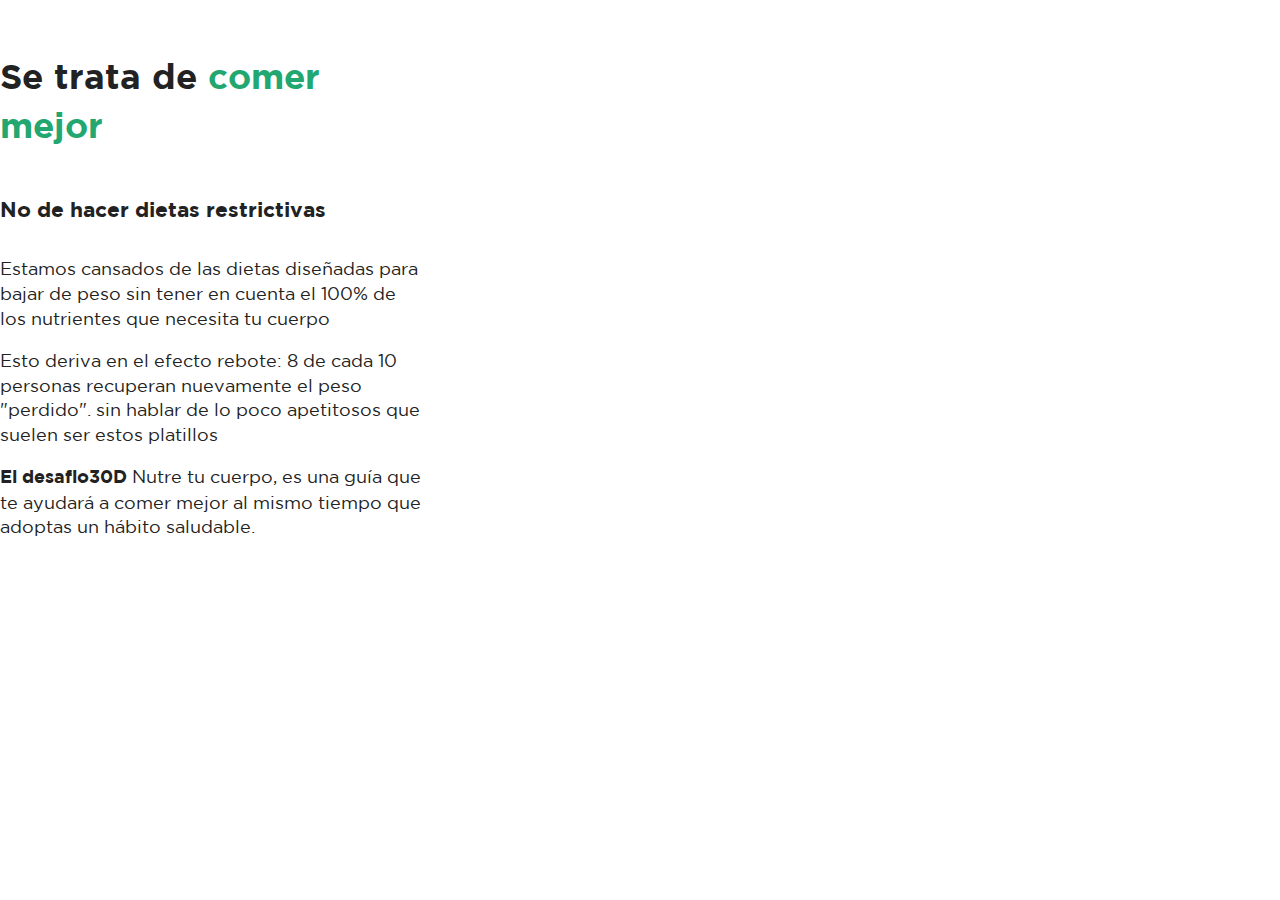
==== pruebas.html @ b1dd9dea "hago los arreglos que mandaron" ====
<!doctype html>
<html class="no-js" lang="">

<head>
    <meta charset="utf-8">
    <title></title>
    <meta name="description" content="">
    <meta name="viewport" content="width=device-width, initial-scale=1">

    <meta property="og:title" content="">
    <meta property="og:type" content="">
    <meta property="og:url" content="">
    <meta property="og:image" content="">

    <link rel="manifest" href="site.webmanifest">
    <link rel="apple-touch-icon" href="icon.png">
    <!-- Place favicon.ico in the root directory -->
    <link href="https://cdn.jsdelivr.net/npm/bootstrap@5.0.2/dist/css/bootstrap.min.css" rel="stylesheet"
        integrity="sha384-EVSTQN3/azprG1Anm3QDgpJLIm9Nao0Yz1ztcQTwFspd3yD65VohhpuuCOmLASjC" crossorigin="anonymous">
    <link rel="stylesheet" href="css/normalize.css">
    <link rel="stylesheet" href="css/main.css">

    <meta name="theme-color" content="#fafafa">
</head>

<body>

    <!-- Add your site or application content here -->




    <article>

        <section class="seccion6" style="">


            <div class="row">
                <div class="col-xl-6 col-12">
                    <img src="img/img-seccion6.jpg" alt=""
                        style="width: 100%;">
                </div>
                <div class="col-xl-6 col-12" style="width: 33%;">
                    <h2>Se trata de <span>comer mejor</span></h2>

                    <h3>No de hacer dietas restrictivas</h3>

                    <p>Estamos cansados de las dietas diseñadas para bajar de peso sin tener en cuenta el 100% de los
                        nutrientes
                        que necesita tu cuerpo</p>

                    <p>Esto deriva en el efecto rebote: 8 de cada 10 personas recuperan nuevamente el peso "perdido".
                        sin hablar
                        de lo poco apetitosos que suelen ser estos platillos </p>

                    <p><span style="font-weight: bold; font-family: 'GothamBold';">El desafio30D</span> Nutre tu cuerpo,
                        es una
                        guía que te ayudará a comer
                        mejor al mismo tiempo que
                        adoptas un hábito saludable.</p>
                </div>


            </div>




        </section>


    </article>









    <script src="https://cdn.jsdelivr.net/npm/bootstrap@5.0.2/dist/js/bootstrap.bundle.min.js"
        integrity="sha384-MrcW6ZMFYlzcLA8Nl+NtUVF0sA7MsXsP1UyJoMp4YLEuNSfAP+JcXn/tWtIaxVXM"
        crossorigin="anonymous"></script>
    <script src="js/vendor/modernizr-3.11.2.min.js"></script>
    <script src="js/plugins.js"></script>
    <script src="js/main.js"></script>

    <!-- Google Analytics: change UA-XXXXX-Y to be your site's ID. -->
    <script>
        window.ga = function () { ga.q.push(arguments) }; ga.q = []; ga.l = +new Date;
        ga('create', 'UA-XXXXX-Y', 'auto'); ga('set', 'anonymizeIp', true); ga('set', 'transport', 'beacon'); ga('send', 'pageview')
    </script>
    <script src="https://www.google-analytics.com/analytics.js" async></script>
</body>

</html>
---- css/main.css ----
/*! HTML5 Boilerplate v8.0.0 | MIT License | https://html5boilerplate.com/ */

/* main.css 2.1.0 | MIT License | https://github.com/h5bp/main.css#readme */

/*
 * What follows is the result of much research on cross-browser styling.
 * Credit left inline and big thanks to Nicolas Gallagher, Jonathan Neal,
 * Kroc Camen, and the H5BP dev community and team.
 */

/* ==========================================================================
   Base styles: opinionated defaults
   ========================================================================== */

html {
  color: #222;
  font-size: 1em;
  line-height: 1.4;
}

/*
 * Remove text-shadow in selection highlight:
 * https://twitter.com/miketaylr/status/12228805301
 *
 * Vendor-prefixed and regular ::selection selectors cannot be combined:
 * https://stackoverflow.com/a/16982510/7133471
 *
 * Customize the background color to match your design.
 */

::-moz-selection {
  background: #b3d4fc;
  text-shadow: none;
}

::selection {
  background: #b3d4fc;
  text-shadow: none;
}

/*
 * A better looking default horizontal rule
 */

hr {
  display: block;
  height: 1px;
  border: 0;
  border-top: 1px solid #ccc;
  margin: 1em 0;
  padding: 0;
}

/*
 * Remove the gap between audio, canvas, iframes,
 * images, videos and the bottom of their containers:
 * https://github.com/h5bp/html5-boilerplate/issues/440
 */

audio, canvas, iframe, img, svg, video {
  vertical-align: middle;
}

/*
 * Remove default fieldset styles.
 */

fieldset {
  border: 0;
  margin: 0;
  padding: 0;
}

/*
 * Allow only vertical resizing of textareas.
 */

textarea {
  resize: vertical;
}

/* ==========================================================================
   Author's custom styles
   ========================================================================== */

/*Fuentes*/

@font-face {
  font-family: "Archivo-VariableFont_wdth";
  src: url(../doc/fonts/Archivo-VariableFont_wdth.ttf);
}

@font-face {
  font-family: "Gotham-Black";
  src: url(../doc/fonts/Gotham-Black.otf);
}

@font-face {
  font-family: "GothamBold";
  src: url(../doc/fonts/GothamBold.ttf);
}

@font-face {
  font-family: "GothamBook";
  src: url(../doc/fonts/GothamBook.ttf);
}

@font-face {
  font-family: "GothamBookItalic";
  src: url(../doc/fonts/GothamBookItalic.ttf);
}

@font-face {
  font-family: "GothamMedium";
  src: url(../doc/fonts/GothamMedium.ttf);
}

/*VARIABLES*/

:root {
  --variableFont: "Archivo-VariableFont_wdth";
  --gothamBlack: "Gotham-Black";
  --GothamBold: "GothamBold";
  --GothamBook: "GothamBook";
  --GothamBookItalic: "GothamBookItalic";
  --GothamMedium: "GothamMedium";
  --textospan: "rgb(34, 167, 112)";
}

/*Globales*/

body {
  overflow-x: hidden!important;
}

h1, h2, h3, h4, h5, h6 {
  font-family: var(--GothamBold);
}

p {
  font-family: var(--variableFont);
}

.border-redondeados-check {
  border-radius: .3rem;
}

.contenedor-iconos .rayo-icono {
  display: flex;
  align-items: flex-end;
  width: 10%;
  background-color: white;
  border-radius: 50%;
  margin-left: 2rem;
  box-shadow: 1px 0px 5px 0px rgba(0, 0, 0, 0.75);
  -webkit-box-shadow: 1px 0px 5px 0px rgba(0, 0, 0, 0.75);
  -moz-box-shadow: 1px 0px 5px 0px rgba(0, 0, 0, 0.75);
  padding: 0.2rem;
}

.icono-invisible {
  visibility: hidden;
  align-items: flex-end;
  width: 1rem;
  height: 1rem;
  margin-top: 5px;
  margin-right: 1rem;
}

/* BOTONES */

.boton-estoy-lista {
  background-color: rgb(34, 167, 114);
  color: white;
  padding: 1rem 3.5rem;
  text-decoration: none;
  border-radius: 5rem 5rem 5rem 5rem;
  font-family: var(--GothamBold);
}

.boton-meuno {
  padding: 1rem 2.8rem!important;
}

.boton-seccion-7 {
  margin-top: 2rem!important;
  display: flex;
  justify-content: center;
  margin-bottom: 1rem;
}

/* HEADER / SECCION 1 */

.nav-container {
  width: 89%;
  margin: 0 auto;
}

.contenedor-header {
  width: 90%;
  margin: 0 5rem;
}

.contenedor-cajas-aboslutas {
  display: flex;
}

.contenedor-header .contenedor-texto {
  width: 43%;
  z-index: 100;
  display: flex;
  flex-direction: column;
  padding-top: 2.5rem;
  margin-left: 5rem;
}

.contenedor-header .contenedor-imagen {
  width: 100%;
  display: flex;
  justify-content: flex-end;
}

.contenedor-imagen img {
  border-bottom-right-radius: 20%;
}

header div .contenedor-texto h1 {
  font-family: var(--GothamBook);
  font-weight: bolder;
  font-size: 2.2rem;
}

header div .contenedor-texto h1 span {
  color: rgb(34, 167, 112);
  font-family: var(--GothamBold);
}

header div .contenedor-texto h2 {
  font-family: var(--gothamBlack);
  width: 70%;
}

header div .contenedor-texto p {
  font-size: 1.2rem;
}

header div .contenedor-texto .contenedor-listado-ic ul {
  list-style: none;
}

header div .contenedor-texto .contenedor-listado-ic ul li {
  display: flex;
  align-items: center;
  margin-bottom: .5rem;
}

header div .contenedor-texto .contenedor-listado-ic ul li p {
  margin: 0;
  margin-left: 1rem;
}

header div .contenedor-texto .contenedor-listado-ic ul li img {
  width: 1.5rem;
  padding: .1rem;
  background-color: rgb(34, 167, 112);
}

.header-img-desk {
  display: block;
}

.header-img-mobil {
  display: none;
}

@media (max-width:768px) {
  .nav-container .contenedor-boton {
    display: none;
  }
  header {
    width: 100%;
  }
  .contenedor-header {
    position: static!important;
    display: flex;
    flex-direction: column;
    width: 100%;
    margin: 0 auto;
  }
  .contenedor-texto {
    margin: 0 auto!important;
    width: 90%!important;
    position: static!important;
  }
  .contenedor-texto h1 {
    font-size: 2rem!important;
    font-weight: bolder!important;
  }
  .contenedor-texto h2 {
    width: 100%!important;
    margin: 1rem 0!important;
  }
  .contenedor-imagen {
    width: 90%!important;
    justify-content: left;
    position: static!important;
  }
  .contenedor-imagen img {
    margin-top: 1.5rem;
    width: 100%;
  }
  .contenedor-listado-ic {
    margin: 1rem 0;
  }
  .header-img-desk {
    display: none;
  }
  .header-img-mobil {
    display: block;
  }
}

/** SECCION 2 **/

.seccion2-contenedor {
  width: 80%;
  margin: 0 auto;
  display: flex;
  justify-content: space-between;
}

.contenedor-imagenes-seccion2 .d-flex .contenedor-img {
  display: flex;
  flex-direction: column;
}

.contenedor-imagenes-seccion2 .d-flex .contenedor-img img {
  width: 14rem;
  border-radius: 2rem;
  margin: 1rem;
}

.contenedor-texto-seccion2 h1 {
  font-family: var(--GothamBold);
}

.contenedor-texto-seccion2 h1 span {
  color: rgb(34, 167, 112);
}

.contenedor-texto-seccion2 p span {
  font-family: 'GothamBookItalic';
}

.contenedor-texto-seccion2 p .span-bold {
  font-family: var(--gothamBlack)!important;
}

@media (max-width:768px) {
  .seccion2-contenedor {
    width: 95%;
    flex-direction: column-reverse;
  }
  .contenedor-imagenes-seccion2 {
    width: 100%;
  }
  .contenedor-imagenes-seccion2 .d-flex .contenedor-img img {
    width: 90%;
  }
  .contenedor-texto-seccion2 {
    width: 100%!important;
  }
}

/** SECCION 3 **/

.seccion3 {
  width: 70%;
  margin: 0 auto;
}

.seccion3 .contenedor-imagenes-seccion3 {
  width: 100%;
}

.seccion3 .contenedor-imagenes-seccion3 img {
  width: 100%;
}

.seccion3 .contenedor-texto-seccion3 h2 {
  margin-bottom: 2rem;
}

.seccion3 .contenedor-texto-seccion3 h2 span {
  color: rgb(34, 167, 112);
}

.seccion3 .contenedor-texto-seccion3 .contenedor-parrafos div .p {
  margin: 1.2rem 0;
}

.seccion3 .contenedor-texto-seccion3 .contenedor-parrafos div p span {
  font-family: var(--gothamBlack);
}

@media (max-width:768px) {
  .seccion3 {
    width: 90%;
    flex-direction: column!important;
  }
  .texto-costado {
    display: none;
  }
}

/* SECCION 4 */

.texto-costado {
  transform: rotate(270deg);
  left: -12%;
  bottom: 0;
}

.texto-costado p {
  font-size: 6rem;
  color: rgb(212, 240, 228);
  font-family: var(--gothamBlack);
}

.seccion4 .contenedor-texto {
  width: 100%;
  margin: 0 auto;
  height: 20%;
  clip-path: ellipse(50% 50% at 50% 50%);
  background-color: white;
  z-index: 150;
  margin-bottom: -3rem;
}

.seccion4 .contenedor-texto .contenido {
  width: 30%;
  text-align: center;
  margin: 0 auto;
  padding-bottom: 1rem;
}

.seccion4 .contenedor-texto .contenido p {
  font-family: var(--gothamBlack);
}

.seccion4 .contenedor-texto .contenido p span {
  color: rgb(34, 167, 112)
}

.seccion4 .contenedor-texto-centrado {
  color: white;
  width: 600px;
  top: 15%;
  left: 50%;
  margin-left: -250px;
  flex-direction: column;
  text-align: center;
}

.seccion4 .contenedor-texto-centrado h2 {
  font-size: 2rem;
}

.seccion4 .contenedor-texto-centrado h2 span {
  color: rgb(34, 167, 112);
  padding-bottom: 1rem;
}

.seccion4 .contenedor-texto-centrado h3 {
  font-size: 1.5rem;
}

.seccion4 .contenedor-texto-centrado div {
  margin-top: 2rem;
}

.seccion4 .contenedor-img {
  width: 50vw;
  height: 30rem;
}

.seccion4 .imagen-1 .fondocelular {
  display: none;
}

@media (max-width:768px) {
  .seccion4 .contenedor-texto {
    width: 100%!important;
    margin-right: 0!important;
    margin-left: 0!important;
    position: relative!important;
    margin-bottom: -3rem!important;
    z-index: 1000;
  }
  .seccion4 .contenedor-texto .contenido {
    width: 70%!important;
    margin: 0 auto;
    padding-top: 1rem;
    font-size: .8rem;
  }
  section .seccion4 {
    height: 900px;
    width: 100%;
  }
  .seccion4 .imagen-2 {
    display: none;
  }
  .seccion4 .imagen-1 .fondoescritorio {
    display: none;
  }
  .seccion4 .imagen-1 {
    width: 100%!important;
    height: 900px;
  }
  .seccion4 .imagen-1 .fondocelular {
    display: flex;
    width: 100%;
    position: relative;
    z-index: 0;
  }
  .seccion4 .contenedor-texto-centrado {
    color: white;
    width: 400px;
    top: 15%;
    left: 65%;
  }
}

/* SECCION 5 */

.seccion-5 {
  width: 70%;
  margin: 0 auto;
}

.contenedor-seccion5-info {
  -webkit-box-shadow: 0px 0px 5px 0px rgba(0, 0, 0, 0.75);
  -moz-box-shadow: 0px 0px 5px 0px rgba(0, 0, 0, 0.75);
  box-shadow: 0px 0px 5px 0px rgba(0, 0, 0, 0.75);
  border-radius: .8rem;
  text-align: center;
  width: 28%;
}

.contenedor-seccion5-info img {
  margin-top: 3.5rem;
  margin-bottom: 3rem;
}

.contenedor-seccion5-info p {
  font-weight: bolder;
  font-size: 1.2rem;
  margin-bottom: 2rem;
  margin-left: 1rem;
  margin-right: 1rem;
}

@media (max-width:768px) {
  .seccion-5 {
    width: 60%;
    flex-direction: column;
    margin: 0 auto;
  }
  .contenedor-seccion5-info {
    width: 100%;
    margin: 1rem 0!important;
  }
}

/*SECCION 6*/

.seccion6 .row {
  align-items: center;
  overflow: hidden;
}

.seccion6 .row {
  align-items: center;
}

.seccion6 .row div h2 {
  font-size: 2.2rem;
  padding-bottom: 1rem;
}

.seccion6 .row div h2 span {
  color: rgb(34, 167, 112);
}

.seccion6 .row div h3 {
  font-size: 1.3rem;
  margin-top: 1rem;
  margin-bottom: 2rem;
}

.seccion6 .row div p {
  font-family: var(--GothamBook);
  font-size: 1.1rem;
}

@media (max-width:768px) {
  .seccion6 {
    width: 100%!important;
    margin: 0 auto!important;
  }
  .seccion6 .row div:last-child {
    width: 85%!important;
    padding: 0!important;
  }
  .seccion6 .row div {
    width: 100%!important;
    padding: 0!important;
  }
  .seccion6 .row div img {
    object-fit: cover;
    object-position: center center;
    width: 100%!important;
  }
  .seccion6 .row {
    display: flex!important;
    flex-direction: column-reverse!important;
  }
}

/*SECCION 7*/

.seccion7 {
  width: 70%;
  margin: 6rem auto;
}

.seccion-7 div h2 {
  text-align: center;
  font-size: 3rem;
  font-weight: bold;
}

.letras-bordes-azules {
  -webkit-text-stroke: 2px rgb(34, 167, 114);
  color: transparent;
  font-size: 12rem;
  font-weight: bold;
}

.seccion7-contenedor {
  width: 38%;
  padding: 2rem 1.5rem;
  border-radius: 1rem;
  text-align: left;
  padding-bottom: 0;
  margin-bottom: -2rem!important;
}

.contenedor-seccion7 .parrafo {
  font-family: 'GothamMedium'!important;
  font-size: 1.2rem!important;
}

.seccion7 .contenedor-1 {
  background-color: rgb(34, 167, 114);
  color: white;
  padding-bottom: 0!important;
  display: flex;
  flex-direction: column;
  justify-content: space-between;
}

.seccion7 .contenedor-1 div {
  align-items: flex-end;
}

.seccion7 .contenedor-2 {
  background-color: white;
  -webkit-box-shadow: 0px 0px 5px 0px rgba(0, 0, 0, 0.75);
  -moz-box-shadow: 0px 0px 5px 0px rgba(0, 0, 0, 0.75);
  box-shadow: 0px 0px 5px 0px rgba(0, 0, 0, 0.75);
}

@media (max-width:768px) {
  .seccion7 {
    flex-direction: column;
    width: 85%;
  }
  .seccion7-contenedor {
    width: 100%;
    margin: 1.5rem 0;
  }
}

/*NUMEROS*/

.numeros-seccion div h2 {
  text-align: center;
  font-size: 2rem;
}

.contenedor-boton-seccion7 {
  display: flex;
  justify-content: center;
}

@media(max-width:768px) {
  .numeros-seccion .d-flex {
    flex-direction: column;
  }
  .contenedores-seccion7 {
    align-items: center;
    margin-right: 4rem;
  }
  .contenedores-seccion7 .cont-secc7-choose {
    margin-left: 4rem;
  }
  .numeros-seccion .d-flex .contenedor-seccion7 {
    width: 50%;
    padding: 1rem!important;
  }
  .numeros-seccion .d-flex .contenedor-seccion7 .letras-bordes-azules {
    font-size: 6rem;
  }
  .numeros-seccion .d-flex .contenedor-seccion7 .parrafo {
    text-align: center;
  }
  .contenedor-boton-seccion7 {
    width: 60%;
    margin: 1rem auto;
  }
  .contenedor-boton-seccion7 .boton-estoy-lista {
    font-size: 1.1rem;
    padding: 10px 15px;
    font-family: var(--GothamMedium);
  }
}

/*SECCION 8*/

.contenedor-adevertencia {
  width: 70%;
  margin: 0 auto;
}

.contenido-advertencia {
  text-align: justify;
  background-color: rgb(212, 240, 228);
  border-radius: 2rem;
}

.durazno-absoluto {
  position: absolute;
  width: 30%;
  top: 45%;
  left: -22%;
}

@media(max-width:768px) {
  .durazno-absoluto {
    top: 85%;
    left: 60%;
    width: 50%;
  }
}

/** SECCION 9 **/

#seccion9 {
  width: 90%;
  height: 600px;
  margin: 0 auto;
  background-color: rgb(212, 240, 228);
  display: flex;
}

#seccion9 .contenedor-img {
  align-items: flex-end;
}

@media (max-width:768px) {
  #seccion9 {
    height: auto;
    flex-direction: column-reverse!important;
  }
  #seccion9 div {
    width: 90%;
  }
}

/*SECCION 10*/

.seccion-10 {
  width: 80%;
  padding: 1rem 0;
  margin: 7rem auto;
}

.contenedor-preguntas {
  z-index: 100;
}

.seccion-10 .contenedor h2 {
  font-size: 2rem;
  margin-bottom: 1.8rem;
}

.seccion-10 .contenedor h2 span {
  color: rgb(34, 167, 112);
}

.contenedor-preguntas .preguntas {
  background-color: white;
  width: 45%;
  border-radius: .5rem;
  margin-bottom: 1rem;
  -webkit-box-shadow: 0px 0px 5px 0px rgba(0, 0, 0, 0.75);
  -moz-box-shadow: 0px 0px 5px 0px rgba(0, 0, 0, 0.75);
  box-shadow: 0px 0px 5px 0px rgba(0, 0, 0, 0.75);
  padding: .2rem 1.4rem;
}

.contenedor-preguntas .preguntas img {
  width: 4%;
}

.seccion-10 .contenedor .position-absolute {
  z-index: 0;
  top: 5%;
  left: 40%;
  width: 35%;
}

.seccion-10 .contenedor .position-absolute img {
  width: 100%;
}

@media(max-width:768px) {
  .seccion-10 {
    width: 95%;
  }
  .contenedor-preguntas .preguntas {
    width: 90%;
  }
  .seccion-10 .contenedor .position-absolute {
    position: relative!important;
    width: 80%;
    top: 0;
    left: 0;
  }
}

/*acordeon*/

/*Acco*/

.ac-container label {
  position: relative;
  z-index: 20;
  display: block;
  cursor: pointer;
  line-height: 33px;
  filter: progid:DXImageTransform.Microsoft.gradient( startColorstr='#fff', endColorstr='#eaeaea', GradientType=0);
}

.ac-container label:hover {
  background: #fff;
}

.contenedor-preguntas .preguntas {
  background-color: white;
  width: 55%;
  border-radius: .5rem;
  margin-bottom: 1rem;
  -webkit-box-shadow: 0px 0px 5px 0px rgba(0, 0, 0, 0.75);
  -moz-box-shadow: 0px 0px 5px 0px rgba(0, 0, 0, 0.75);
  box-shadow: 0px 0px 5px 0px rgba(0, 0, 0, 0.75);
  padding: .2rem 1.4rem;
  font-size: 1.2rem;
  font-weight: bold;
}

.contenedor-preguntas .preguntas {
  justify-content: space-between;
  align-items: center;
}

.contenedor-preguntas .preguntas .respuesta {
  font-weight: lighter;
  font-size: 1.1rem;
}

.ac-container label:hover:after, .ac-container input:checked+label:hover:after {
  content: '';
  position: absolute;
  width: 24px;
  height: 24px;
  right: 13px;
  top: 7px;
  background: transparent url(../img/iconos/plus.svg) no-repeat center center;
}

.ac-container input {
  display: none;
}

.ac-container article {
  margin-top: -1px;
  overflow: hidden;
  height: 0;
  position: relative;
  z-index: 10;
  -webkit-transition: height 0.3s ease-in-out, box-shadow 0.6s linear;
  -moz-transition: height 0.3s ease-in-out, box-shadow 0.6s linear;
  -o-transition: height 0.3s ease-in-out, box-shadow 0.6s linear;
  -ms-transition: height 0.3s ease-in-out, box-shadow 0.6s linear;
  transition: height 0.3s ease-in-out, box-shadow 0.6s linear;
}

.ac-container article p {
  padding-top: 1rem;
  font-weight: normal;
}

.ac-container input:checked~article {
  -webkit-transition: height 0.5s ease-in-out, box-shadow 0.1s linear;
  -moz-transition: height 0.5s ease-in-out, box-shadow 0.1s linear;
  -o-transition: height 0.5s ease-in-out, box-shadow 0.1s linear;
  -ms-transition: height 0.5s ease-in-out, box-shadow 0.1s linear;
  transition: height 0.5s ease-in-out, box-shadow 0.1s linear;
  margin: .2rem;
}

.ac-container input:checked~article.ac-small {
  height: 300px;
}

.ac-container input:checked~article.ac-medium {
  height: 250px;
}

.ac-container input:checked~article.ac-large {
  height: 300px;
}

/* ==========================================================================
   Helper classes
   ========================================================================== */

/*
 * Hide visually and from screen readers
 */

.hidden, [hidden] {
  display: none !important;
}

/*
 * Hide only visually, but have it available for screen readers:
 * https://snook.ca/archives/html_and_css/hiding-content-for-accessibility
 *
 * 1. For long content, line feeds are not interpreted as spaces and small width
 *    causes content to wrap 1 word per line:
 *    https://medium.com/@jessebeach/beware-smushed-off-screen-accessible-text-5952a4c2cbfe
 */

.sr-only {
  border: 0;
  clip: rect(0, 0, 0, 0);
  height: 1px;
  margin: -1px;
  overflow: hidden;
  padding: 0;
  position: absolute;
  white-space: nowrap;
  width: 1px;
  /* 1 */
}

/*
 * Extends the .sr-only class to allow the element
 * to be focusable when navigated to via the keyboard:
 * https://www.drupal.org/node/897638
 */

.sr-only.focusable:active, .sr-only.focusable:focus {
  clip: auto;
  height: auto;
  margin: 0;
  overflow: visible;
  position: static;
  white-space: inherit;
  width: auto;
}

/*
 * Hide visually and from screen readers, but maintain layout
 */

.invisible {
  visibility: hidden;
}

/*
 * Clearfix: contain floats
 *
 * For modern browsers
 * 1. The space content is one way to avoid an Opera bug when the
 *    `contenteditable` attribute is included anywhere else in the document.
 *    Otherwise it causes space to appear at the top and bottom of elements
 *    that receive the `clearfix` class.
 * 2. The use of `table` rather than `block` is only necessary if using
 *    `:before` to contain the top-margins of child elements.
 */

.clearfix::before, .clearfix::after {
  content: " ";
  display: table;
}

.clearfix::after {
  clear: both;
}

/* ==========================================================================
   EXAMPLE Media Queries for Responsive Design.
   These examples override the primary ('mobile first') styles.
   Modify as content requires.
   ========================================================================== */

@media only screen and (min-width: 35em) {
  /* Style adjustments for viewports that meet the condition */
}

@media print, (-webkit-min-device-pixel-ratio: 1.25), (min-resolution: 1.25dppx), (min-resolution: 120dpi) {
  /* Style adjustments for high resolution devices */
}

/* ==========================================================================
   Print styles.
   Inlined to avoid the additional HTTP request:
   https://www.phpied.com/delay-loading-your-print-css/
   ========================================================================== */

@media print {
  *, *::before, *::after {
    background: #fff !important;
    color: #000 !important;
    /* Black prints faster */
    box-shadow: none !important;
    text-shadow: none !important;
  }
  a, a:visited {
    text-decoration: underline;
  }
  a[href]::after {
    content: " (" attr(href) ")";
  }
  abbr[title]::after {
    content: " (" attr(title) ")";
  }
  /*
   * Don't show links that are fragment identifiers,
   * or use the `javascript:` pseudo protocol
   */
  a[href^="#"]::after, a[href^="javascript:"]::after {
    content: "";
  }
  pre {
    white-space: pre-wrap !important;
  }
  pre, blockquote {
    border: 1px solid #999;
    page-break-inside: avoid;
  }
  /*
   * Printing Tables:
   * https://web.archive.org/web/20180815150934/http://css-discuss.incutio.com/wiki/Printing_Tables
   */
  thead {
    display: table-header-group;
  }
  tr, img {
    page-break-inside: avoid;
  }
  p, h2, h3 {
    orphans: 3;
    widows: 3;
  }
  h2, h3 {
    page-break-after: avoid;
  }
}
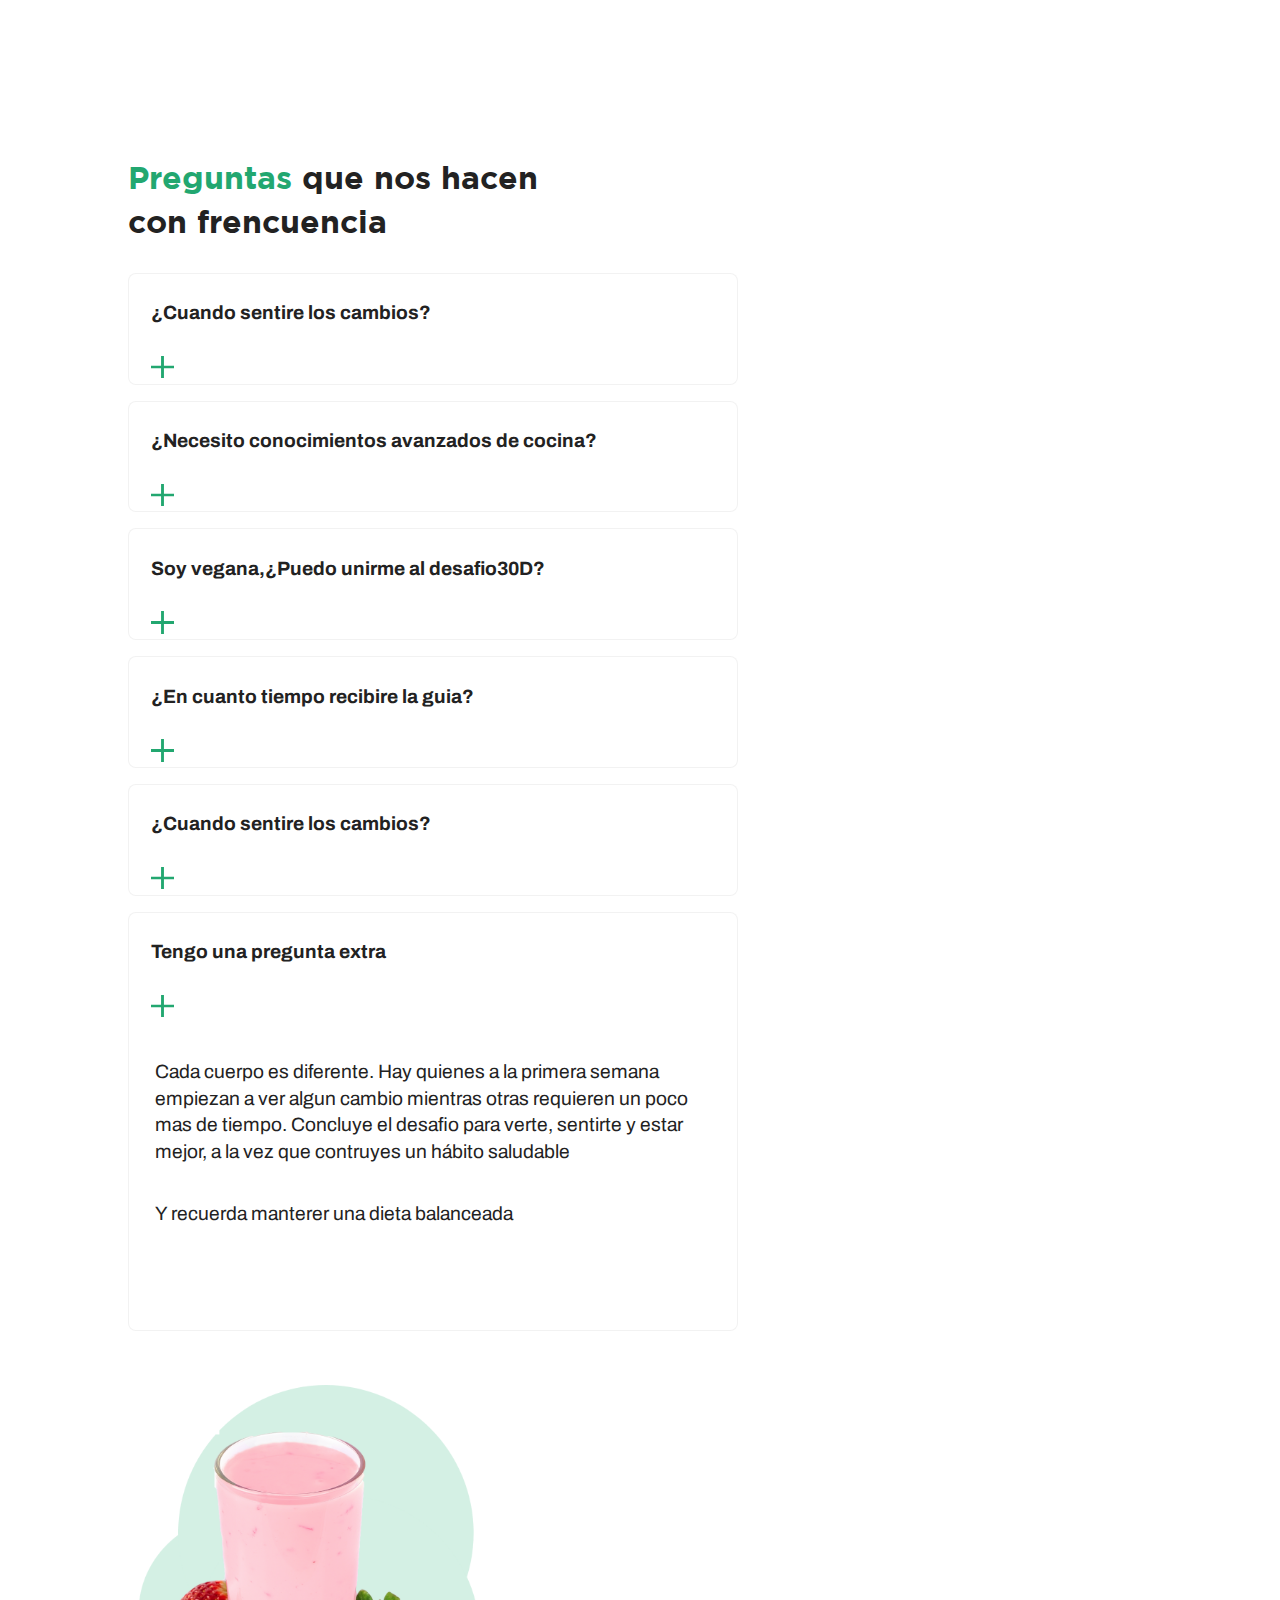
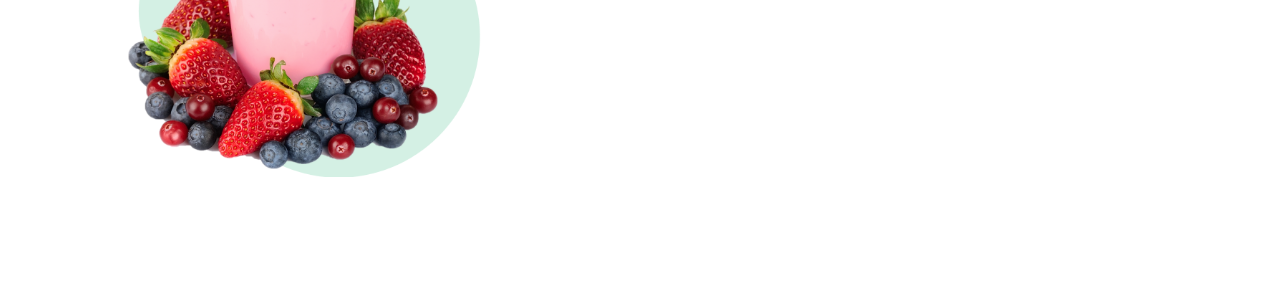
==== commit 7acb156e: "ultimos arreglos" ====
--- a/pruebas.html
+++ b/pruebas.html
@@ -29,49 +29,125 @@
 
 
 
+    <article class="">
+        <section class="seccion-10">
 
-    <article>
+            <div class="contenedor position-relative">
 
-        <section class="seccion6" style="">
+                <h2><span>Preguntas</span> que nos hacen <br> con frencuencia </h2>
+                <div class="contenedor-preguntas position-relative ac-container">
 
 
-            <div class="row">
-                <div class="col-xl-6 col-12">
-                    <img src="img/img-seccion6.jpg" alt=""
-                        style="width: 100%;">
+                    <div class="preguntas">
+                        <input id="ac-1" name="accordion-1" type="radio" checked="">
+                        <label for="ac-1" class="d-flex justify-content-between">
+                            <p class="m-0">¿Cuando sentire los cambios?</p>
+                            <img src="img/iconos/plus.svg" class="iconossvg" alt="">
+                        </label>
+
+                        <article class="ac-small">
+                            <p>Cada cuerpo es diferente. Hay quienes a la primera semana empiezan a ver algun cambio
+                                mientras otras
+                                requieren un poco mas de tiempo. Concluye el desafio para verte, sentirte y estar mejor,
+                                a la vez que
+                                contruyes un hábito saludable</p>
+                            <p><span>Y recuerda manterer una dieta balanceada</span></p>
+                        </article>
+                    </div>
+
+                    <div class="preguntas">
+                        <input id="ac-2" name="accordion-1" type="radio" checked="">
+                        <label for="ac-2" class="d-flex justify-content-between">
+                            <p class="m-0">¿Necesito conocimientos avanzados de cocina?</p> <img src="img/iconos/plus.svg"
+                                class="iconossvg" alt="">
+
+                        </label>
+                        <article class="ac-small">
+                            <p>Cada cuerpo es diferente. Hay quienes a la primera semana empiezan a ver algun cambio
+                                mientras otras
+                                requieren un poco mas de tiempo. Concluye el desafio para verte, sentirte y estar mejor,
+                                a la vez que
+                                contruyes un hábito saludable</p>
+                            <p><span>Y recuerda manterer una dieta balanceada</span></p>
+                        </article>
+                    </div>
+
+                    <div class="preguntas">
+                        <input id="ac-3" name="accordion-1" type="radio" checked="">
+                        <label for="ac-3" class="d-flex justify-content-between">
+                            <p class="m-5">Soy vegana,¿Puedo unirme al desafio30D?</p><img src="img/iconos/plus.svg"
+                                class="iconossvg" alt="">
+                        </label>
+                        <article class="ac-small">
+                            <p>Cada cuerpo es diferente. Hay quienes a la primera semana empiezan a ver algun cambio
+                                mientras otras
+                                requieren un poco mas de tiempo. Concluye el desafio para verte, sentirte y estar mejor,
+                                a la vez que
+                                contruyes un hábito saludable</p>
+                            <p><span>Y recuerda manterer una dieta balanceada</span></p>
+                        </article>
+                    </div>
+                    <div class="preguntas">
+                        <input id="ac-4" name="accordion-1" type="radio" checked="">
+                        <label for="ac-4" class="d-flex justify-content-between">
+                            <p class="m-0"> ¿En cuanto tiempo recibire la guia?</p> <img src="img/iconos/plus.svg" class="iconossvg"
+                                alt="">
+                        </label>
+                        <article class="ac-small">
+                            <p>Cada cuerpo es diferente. Hay quienes a la primera semana empiezan a ver algun cambio
+                                mientras otras
+                                requieren un poco mas de tiempo. Concluye el desafio para verte, sentirte y estar mejor,
+                                a la vez que
+                                contruyes un hábito saludable</p>
+                            <p><span>Y recuerda manterer una dieta balanceada</span></p>
+                        </article>
+                    </div>
+
+                    <div class="preguntas">
+                        <input id="ac-5" name="accordion-1" type="radio" checked="">
+                        <label for="ac-5" class="d-flex justify-content-between">
+                            <p class="m-0">¿Cuando sentire los cambios?</p><img src="img/iconos/plus.svg" class="iconossvg" alt="">
+                        </label>
+                        <article class="ac-small">
+                            <p>Cada cuerpo es diferente. Hay quienes a la primera semana empiezan a ver algun cambio
+                                mientras otras
+                                requieren un poco mas de tiempo. Concluye el desafio para verte, sentirte y estar mejor,
+                                a la vez que
+                                contruyes un hábito saludable</p>
+                            <p><span>Y recuerda manterer una dieta balanceada</span></p>
+                        </article>
+                    </div>
+                    <div class="preguntas">
+                        <input id="ac-6" name="accordion-1" type="radio" checked="">
+                        <label for="ac-6" class="d-flex justify-content-between">
+                            <p class="m-0">Tengo una pregunta extra</p><img src="img/iconos/plus.svg" class="iconossvg" alt="">
+                        </label>
+                        <article class="ac-small">
+                            <p>Cada cuerpo es diferente. Hay quienes a la primera semana empiezan a ver algun cambio
+                                mientras otras
+                                requieren un poco mas de tiempo. Concluye el desafio para verte, sentirte y estar mejor,
+                                a la vez que
+                                contruyes un hábito saludable</p>
+                            <p><span>Y recuerda manterer una dieta balanceada</span></p>
+                        </article>
+                    </div>
+
+
+
+
                 </div>
-                <div class="col-xl-6 col-12" style="width: 33%;">
-                    <h2>Se trata de <span>comer mejor</span></h2>
 
-                    <h3>No de hacer dietas restrictivas</h3>
+                <div class="position-absolute">
+                    <img src="img/batido2.png" alt="">
+                </div>
 
-                    <p>Estamos cansados de las dietas diseñadas para bajar de peso sin tener en cuenta el 100% de los
-                        nutrientes
-                        que necesita tu cuerpo</p>
-
-                    <p>Esto deriva en el efecto rebote: 8 de cada 10 personas recuperan nuevamente el peso "perdido".
-                        sin hablar
-                        de lo poco apetitosos que suelen ser estos platillos </p>
-
-                    <p><span style="font-weight: bold; font-family: 'GothamBold';">El desafio30D</span> Nutre tu cuerpo,
-                        es una
-                        guía que te ayudará a comer
-                        mejor al mismo tiempo que
-                        adoptas un hábito saludable.</p>
-                </div>
 
 
             </div>
 
 
-
-
         </section>
-
-
     </article>
-
-
 
 
 
--- a/css/main.css
+++ b/css/main.css
@@ -152,9 +152,9 @@
   background-color: white;
   border-radius: 50%;
   margin-left: 2rem;
-  box-shadow: 1px 0px 5px 0px rgba(0, 0, 0, 0.75);
-  -webkit-box-shadow: 1px 0px 5px 0px rgba(0, 0, 0, 0.75);
-  -moz-box-shadow: 1px 0px 5px 0px rgba(0, 0, 0, 0.75);
+  box-shadow: 1px 0px 5px 0px rgba(0, 0, 0, 0.05);
+  -webkit-box-shadow: 1px 0px 5px 0px rgba(0, 0, 0, 0.05);
+  -moz-box-shadow: 1px 0px 5px 0px rgba(0, 0, 0, 0.05);
   padding: 0.2rem;
 }
 
@@ -167,6 +167,11 @@
   margin-right: 1rem;
 }
 
+.iconoplus {
+  height: 35.69px!important;
+  width: 35.69px!important;
+}
+
 /* BOTONES */
 
 .boton-estoy-lista {
@@ -187,6 +192,20 @@
   display: flex;
   justify-content: center;
   margin-bottom: 1rem;
+}
+
+/*nav*/
+
+.contenedor-logo {
+  width: 5rem!important;
+  position: relative;
+}
+
+.logosentirsemejor {
+  position: absolute;
+  width: 100%;
+  top: 50%;
+  left: 100%;
 }
 
 /* HEADER / SECCION 1 */
@@ -539,9 +558,7 @@
 }
 
 .contenedor-seccion5-info {
-  -webkit-box-shadow: 0px 0px 5px 0px rgba(0, 0, 0, 0.75);
-  -moz-box-shadow: 0px 0px 5px 0px rgba(0, 0, 0, 0.75);
-  box-shadow: 0px 0px 5px 0px rgba(0, 0, 0, 0.75);
+  border: 1px solid rgba(0, 0, 0, .05);
   border-radius: .8rem;
   text-align: center;
   width: 28%;
@@ -688,7 +705,7 @@
   }
   .seccion7-contenedor {
     width: 100%;
-    margin: 1.5rem 0;
+    margin: 1.5rem 0!important;
   }
 }
 
@@ -741,6 +758,15 @@
 .contenedor-adevertencia {
   width: 70%;
   margin: 0 auto;
+}
+
+.contenedor-adevertencia .contenedor-advertencia-img {
+  width: 18%;
+  border-radius: 50%;
+  background-color: white;
+  padding: 0.2;
+  align-items: center;
+  text-align: center;
 }
 
 .contenido-advertencia {
@@ -761,6 +787,17 @@
     top: 85%;
     left: 60%;
     width: 50%;
+  }
+  .contenedor-adevertencia div {
+    flex-direction: column!important;
+  }
+  .contenedor-adevertencia .contenedor-advertencia-img {
+    width: 35%;
+    border-radius: 50%;
+    background-color: white;
+    padding: 0.5rem;
+    align-items: center;
+    text-align: center;
   }
 }
 
@@ -786,6 +823,9 @@
   #seccion9 div {
     width: 90%;
   }
+  #seccion9 .contenedor-img {
+    margin-top: 3rem;
+  }
 }
 
 /*SECCION 10*/
@@ -814,9 +854,6 @@
   width: 45%;
   border-radius: .5rem;
   margin-bottom: 1rem;
-  -webkit-box-shadow: 0px 0px 5px 0px rgba(0, 0, 0, 0.75);
-  -moz-box-shadow: 0px 0px 5px 0px rgba(0, 0, 0, 0.75);
-  box-shadow: 0px 0px 5px 0px rgba(0, 0, 0, 0.75);
   padding: .2rem 1.4rem;
 }
 
@@ -840,13 +877,55 @@
     width: 95%;
   }
   .contenedor-preguntas .preguntas {
-    width: 90%;
+    width: 100%;
   }
   .seccion-10 .contenedor .position-absolute {
     position: relative!important;
     width: 80%;
     top: 0;
     left: 0;
+  }
+}
+
+@media(max-width:425px) {
+  .seccion-10 {
+    width: 95%;
+  }
+  .contenedor-preguntas .preguntas {
+    width: 100%!important;
+    margin: 1rem auto!important;
+  }
+  .seccion-10 .contenedor .position-absolute {
+    position: relative!important;
+    width: 80%;
+    top: 0;
+    left: 0;
+  }
+}
+
+/*footer*/
+
+footer {
+  width: 90%;
+  margin: 1rem auto;
+  display: flex;
+  justify-content: space-around;
+}
+
+footer div {
+  width: 50%;
+}
+
+.redes-sociales {
+  text-align: end;
+}
+
+@media (max-width:768px) {
+  footer .d-flex {
+    padding: 1rem 0;
+  }
+  .redes-sociales img {
+    width: 30%!important;
   }
 }
 
@@ -872,9 +951,7 @@
   width: 55%;
   border-radius: .5rem;
   margin-bottom: 1rem;
-  -webkit-box-shadow: 0px 0px 5px 0px rgba(0, 0, 0, 0.75);
-  -moz-box-shadow: 0px 0px 5px 0px rgba(0, 0, 0, 0.75);
-  box-shadow: 0px 0px 5px 0px rgba(0, 0, 0, 0.75);
+  border: 1px solid rgba(0, 0, 0, .05);
   padding: .2rem 1.4rem;
   font-size: 1.2rem;
   font-weight: bold;
@@ -897,7 +974,6 @@
   height: 24px;
   right: 13px;
   top: 7px;
-  background: transparent url(../img/iconos/plus.svg) no-repeat center center;
 }
 
 .ac-container input {
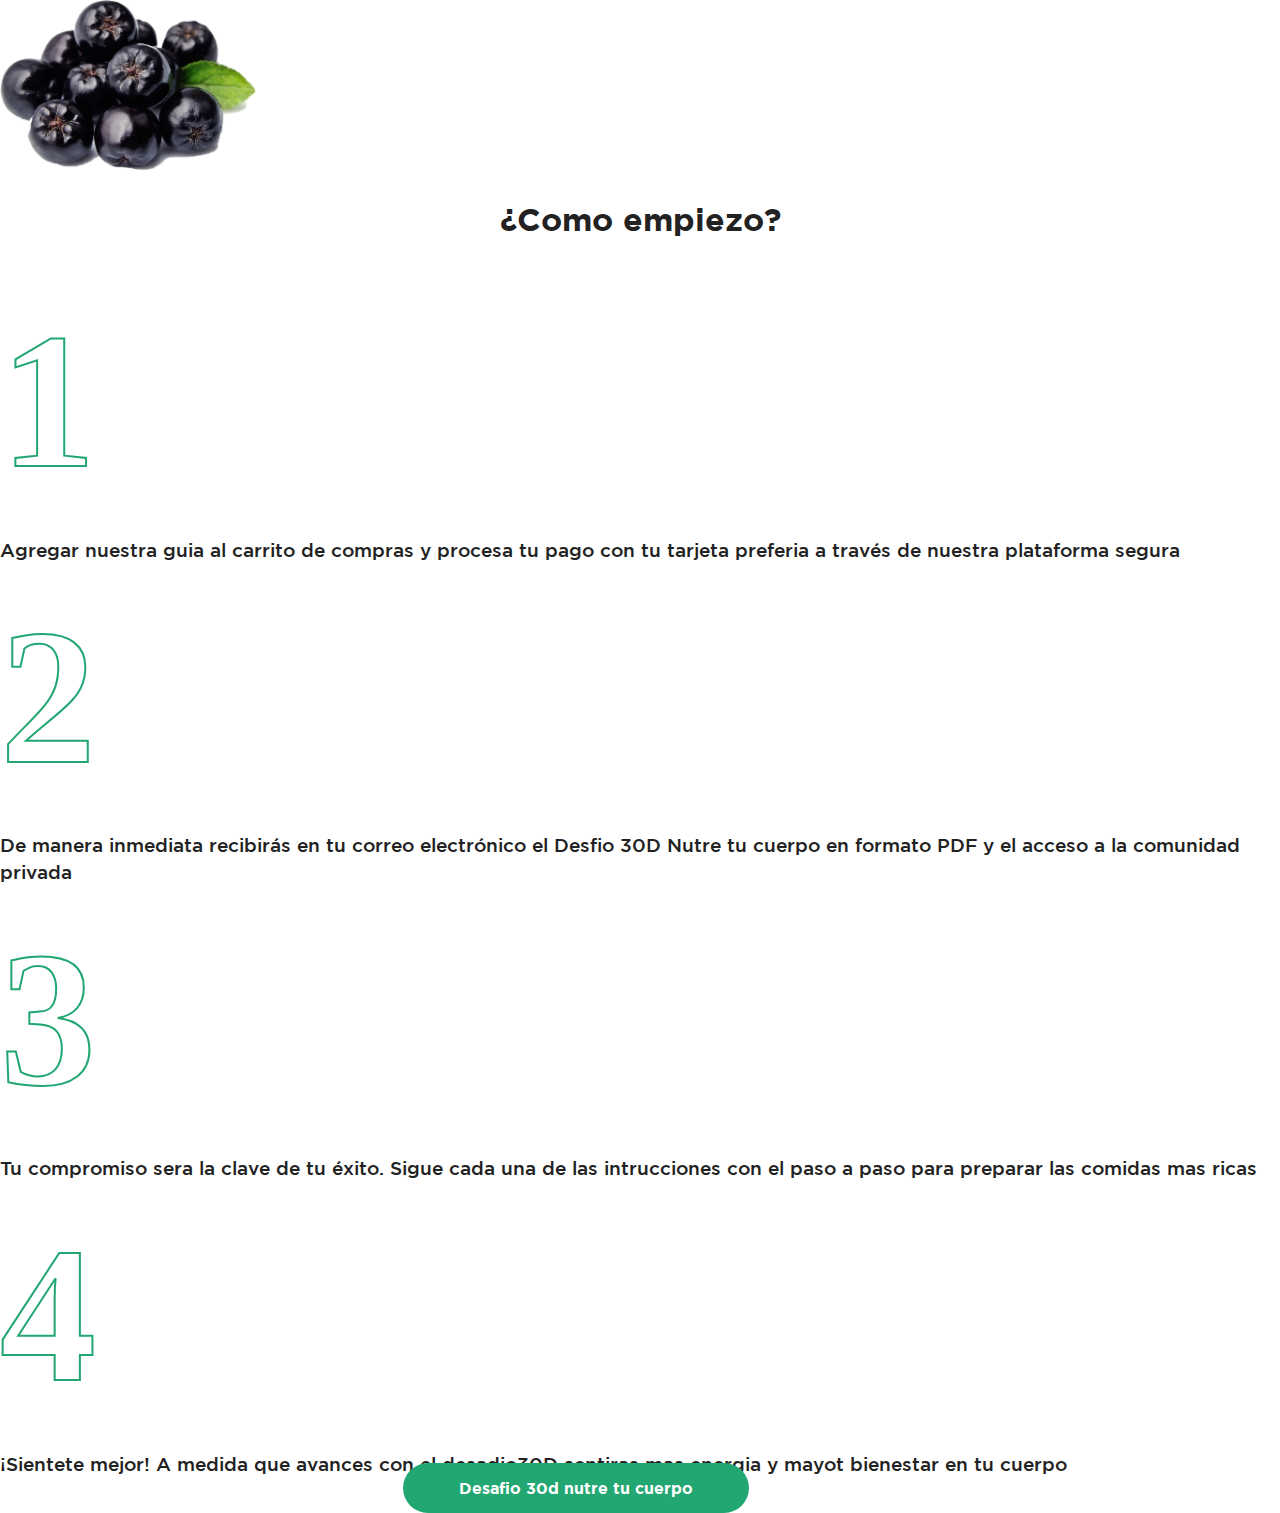
==== commit 11c7e04b: "finalizacion de la pagina" ====
--- a/pruebas.html
+++ b/pruebas.html
@@ -29,129 +29,53 @@
 
 
 
-    <article class="">
-        <section class="seccion-10">
+    <article class="my-5">
+        <section class="numeros-seccion">
+            <div class="position-relative">
+                <div class="position-absolute" style="width: 20%; right: 0;">
+                    <img src="img/moras-absolute.png" alt="" style="width: 100%" ;>
+                </div>
+            </div>
 
-            <div class="contenedor position-relative">
+            <div>
+                <h2>¿Como empiezo?</h2>
+            </div>
 
-                <h2><span>Preguntas</span> que nos hacen <br> con frencuencia </h2>
-                <div class="contenedor-preguntas position-relative ac-container">
+            <div class="d-flex contenedores-seccion7" style="margin:0 auto;">
 
-
-                    <div class="preguntas">
-                        <input id="ac-1" name="accordion-1" type="radio" checked="">
-                        <label for="ac-1" class="d-flex justify-content-between">
-                            <p class="m-0">¿Cuando sentire los cambios?</p>
-                            <img src="img/iconos/plus.svg" class="iconossvg" alt="">
-                        </label>
-
-                        <article class="ac-small">
-                            <p>Cada cuerpo es diferente. Hay quienes a la primera semana empiezan a ver algun cambio
-                                mientras otras
-                                requieren un poco mas de tiempo. Concluye el desafio para verte, sentirte y estar mejor,
-                                a la vez que
-                                contruyes un hábito saludable</p>
-                            <p><span>Y recuerda manterer una dieta balanceada</span></p>
-                        </article>
-                    </div>
-
-                    <div class="preguntas">
-                        <input id="ac-2" name="accordion-1" type="radio" checked="">
-                        <label for="ac-2" class="d-flex justify-content-between">
-                            <p class="m-0">¿Necesito conocimientos avanzados de cocina?</p> <img src="img/iconos/plus.svg"
-                                class="iconossvg" alt="">
-
-                        </label>
-                        <article class="ac-small">
-                            <p>Cada cuerpo es diferente. Hay quienes a la primera semana empiezan a ver algun cambio
-                                mientras otras
-                                requieren un poco mas de tiempo. Concluye el desafio para verte, sentirte y estar mejor,
-                                a la vez que
-                                contruyes un hábito saludable</p>
-                            <p><span>Y recuerda manterer una dieta balanceada</span></p>
-                        </article>
-                    </div>
-
-                    <div class="preguntas">
-                        <input id="ac-3" name="accordion-1" type="radio" checked="">
-                        <label for="ac-3" class="d-flex justify-content-between">
-                            <p class="m-5">Soy vegana,¿Puedo unirme al desafio30D?</p><img src="img/iconos/plus.svg"
-                                class="iconossvg" alt="">
-                        </label>
-                        <article class="ac-small">
-                            <p>Cada cuerpo es diferente. Hay quienes a la primera semana empiezan a ver algun cambio
-                                mientras otras
-                                requieren un poco mas de tiempo. Concluye el desafio para verte, sentirte y estar mejor,
-                                a la vez que
-                                contruyes un hábito saludable</p>
-                            <p><span>Y recuerda manterer una dieta balanceada</span></p>
-                        </article>
-                    </div>
-                    <div class="preguntas">
-                        <input id="ac-4" name="accordion-1" type="radio" checked="">
-                        <label for="ac-4" class="d-flex justify-content-between">
-                            <p class="m-0"> ¿En cuanto tiempo recibire la guia?</p> <img src="img/iconos/plus.svg" class="iconossvg"
-                                alt="">
-                        </label>
-                        <article class="ac-small">
-                            <p>Cada cuerpo es diferente. Hay quienes a la primera semana empiezan a ver algun cambio
-                                mientras otras
-                                requieren un poco mas de tiempo. Concluye el desafio para verte, sentirte y estar mejor,
-                                a la vez que
-                                contruyes un hábito saludable</p>
-                            <p><span>Y recuerda manterer una dieta balanceada</span></p>
-                        </article>
-                    </div>
-
-                    <div class="preguntas">
-                        <input id="ac-5" name="accordion-1" type="radio" checked="">
-                        <label for="ac-5" class="d-flex justify-content-between">
-                            <p class="m-0">¿Cuando sentire los cambios?</p><img src="img/iconos/plus.svg" class="iconossvg" alt="">
-                        </label>
-                        <article class="ac-small">
-                            <p>Cada cuerpo es diferente. Hay quienes a la primera semana empiezan a ver algun cambio
-                                mientras otras
-                                requieren un poco mas de tiempo. Concluye el desafio para verte, sentirte y estar mejor,
-                                a la vez que
-                                contruyes un hábito saludable</p>
-                            <p><span>Y recuerda manterer una dieta balanceada</span></p>
-                        </article>
-                    </div>
-                    <div class="preguntas">
-                        <input id="ac-6" name="accordion-1" type="radio" checked="">
-                        <label for="ac-6" class="d-flex justify-content-between">
-                            <p class="m-0">Tengo una pregunta extra</p><img src="img/iconos/plus.svg" class="iconossvg" alt="">
-                        </label>
-                        <article class="ac-small">
-                            <p>Cada cuerpo es diferente. Hay quienes a la primera semana empiezan a ver algun cambio
-                                mientras otras
-                                requieren un poco mas de tiempo. Concluye el desafio para verte, sentirte y estar mejor,
-                                a la vez que
-                                contruyes un hábito saludable</p>
-                            <p><span>Y recuerda manterer una dieta balanceada</span></p>
-                        </article>
-                    </div>
-
-
-
-
+                <div class="contenedor-seccion7 mx-2 mt-5 p-5">
+                    <div class="letras-bordes-azules">1</div>
+                    <div class="parrafo">Agregar nuestra guia al carrito de compras y procesa tu pago con tu tarjeta
+                        preferia a
+                        través de nuestra plataforma segura</div>
                 </div>
-
-                <div class="position-absolute">
-                    <img src="img/batido2.png" alt="">
+                <div class="contenedor-seccion7 cont-secc7-choose mx-2 p-5">
+                    <div class="letras-bordes-azules">2</div>
+                    <div class="parrafo">De manera inmediata recibirás en tu correo electrónico el <span>Desfio
+                            30D</span> Nutre
+                        tu cuerpo en formato PDF y el acceso a la comunidad privada</div>
                 </div>
-
-
+                <div class="contenedor-seccion7 mx-2 p-5">
+                    <div class="letras-bordes-azules mt-5">3</div>
+                    <div class="parrafo">Tu compromiso sera la clave de tu éxito. Sigue cada una de las intrucciones con
+                        el paso a
+                        paso para preparar las comidas mas ricas</div>
+                </div>
+                <div class="contenedor-seccion7 cont-secc7-choose mx-2 p-5">
+                    <div class="letras-bordes-azules">4</div>
+                    <div class="parrafo">¡Sientete mejor! A medida que avances con el <span>desadio30D</span> sentiras
+                        mas energia
+                        y mayot bienestar en tu cuerpo</div>
+                </div>
 
             </div>
 
+            <div class="contenedor-boton-seccion7"><a href="#" class="boton-30d boton-estoy-lista">Desafio 30d nutre tu
+                    cuerpo</a>
+            </div>
+        </section>
 
-        </section>
     </article>
-
-
-
-
 
 
 
--- a/css/main.css
+++ b/css/main.css
@@ -208,6 +208,15 @@
   left: 100%;
 }
 
+@media (max-width:768px) {
+  .logosentirsemejor {
+    width: 90%;
+    margin-top: -1.3rem;
+    top: 0%;
+    left: 0%;
+  }
+}
+
 /* HEADER / SECCION 1 */
 
 .nav-container {
@@ -562,6 +571,9 @@
   border-radius: .8rem;
   text-align: center;
   width: 28%;
+  box-shadow: 0px 0px 5px 0px rgba(176, 176, 176, 0.75);
+  -webkit-box-shadow: 0px 0px 5px 0px rgba(176, 176, 176, 0.75);
+  -moz-box-shadow: 0px 0px 5px 0px rgba(176, 176, 176, 0.75);
 }
 
 .contenedor-seccion5-info img {
@@ -717,8 +729,10 @@
 }
 
 .contenedor-boton-seccion7 {
-  display: flex;
+  width: 90%;
+  text-align: center;
   justify-content: center;
+  display: inline-block;
 }
 
 @media(max-width:768px) {
@@ -733,8 +747,20 @@
     margin-left: 4rem;
   }
   .numeros-seccion .d-flex .contenedor-seccion7 {
-    width: 50%;
+    width: 60%;
     padding: 1rem!important;
+  }
+  .numeros-seccion .d-flex .contenedor-seccion7:nth-child(1) {
+    margin-left: -3rem!important;
+  }
+  .numeros-seccion .d-flex .contenedor-seccion7:nth-child(2) {
+    margin-right: -3rem!important;
+  }
+  .numeros-seccion .d-flex .contenedor-seccion7:nth-child(3) {
+    margin-left: -3rem!important;
+  }
+  .numeros-seccion .d-flex .contenedor-seccion7:nth-child(4) {
+    margin-right: -3rem!important;
   }
   .numeros-seccion .d-flex .contenedor-seccion7 .letras-bordes-azules {
     font-size: 6rem;
@@ -743,7 +769,8 @@
     text-align: center;
   }
   .contenedor-boton-seccion7 {
-    width: 60%;
+    width: 100%;
+  
     margin: 1rem auto;
   }
   .contenedor-boton-seccion7 .boton-estoy-lista {
@@ -792,7 +819,10 @@
     flex-direction: column!important;
   }
   .contenedor-adevertencia .contenedor-advertencia-img {
-    width: 35%;
+    display: flex;
+    justify-content: center;
+    align-items: center;
+    width: 30%;
     border-radius: 50%;
     background-color: white;
     padding: 0.5rem;
@@ -932,19 +962,6 @@
 /*acordeon*/
 
 /*Acco*/
-
-.ac-container label {
-  position: relative;
-  z-index: 20;
-  display: block;
-  cursor: pointer;
-  line-height: 33px;
-  filter: progid:DXImageTransform.Microsoft.gradient( startColorstr='#fff', endColorstr='#eaeaea', GradientType=0);
-}
-
-.ac-container label:hover {
-  background: #fff;
-}
 
 .contenedor-preguntas .preguntas {
   background-color: white;
@@ -967,56 +984,49 @@
   font-size: 1.1rem;
 }
 
-.ac-container label:hover:after, .ac-container input:checked+label:hover:after {
-  content: '';
-  position: absolute;
-  width: 24px;
-  height: 24px;
-  right: 13px;
-  top: 7px;
-}
-
-.ac-container input {
-  display: none;
-}
-
-.ac-container article {
-  margin-top: -1px;
-  overflow: hidden;
-  height: 0;
-  position: relative;
-  z-index: 10;
-  -webkit-transition: height 0.3s ease-in-out, box-shadow 0.6s linear;
-  -moz-transition: height 0.3s ease-in-out, box-shadow 0.6s linear;
-  -o-transition: height 0.3s ease-in-out, box-shadow 0.6s linear;
-  -ms-transition: height 0.3s ease-in-out, box-shadow 0.6s linear;
-  transition: height 0.3s ease-in-out, box-shadow 0.6s linear;
-}
-
-.ac-container article p {
-  padding-top: 1rem;
-  font-weight: normal;
-}
-
-.ac-container input:checked~article {
-  -webkit-transition: height 0.5s ease-in-out, box-shadow 0.1s linear;
-  -moz-transition: height 0.5s ease-in-out, box-shadow 0.1s linear;
-  -o-transition: height 0.5s ease-in-out, box-shadow 0.1s linear;
-  -ms-transition: height 0.5s ease-in-out, box-shadow 0.1s linear;
-  transition: height 0.5s ease-in-out, box-shadow 0.1s linear;
-  margin: .2rem;
-}
-
-.ac-container input:checked~article.ac-small {
-  height: 300px;
-}
-
-.ac-container input:checked~article.ac-medium {
-  height: 250px;
-}
-
-.ac-container input:checked~article.ac-large {
-  height: 300px;
+/*ACORDEON BOOTSTRAP*/
+
+.preguntas h2 {
+  margin: 0!important;
+}
+
+.accordion-header, .accordion-button {
+  border-radius: 1rem!important;
+}
+
+.accordion-button.collapsed::after {
+  background-image: url(../img/iconos/plus.svg);
+}
+
+.accordion-button:not(.collapsed)::after {
+  background-image: url(../img/iconos/plus.svg);
+}
+
+.contenedor-preguntas {
+  width: 100%;
+}
+
+.preguntas {
+  padding: 0!important;
+  box-shadow: 0px 0px 5px 0px rgba(97, 97, 97, 0.75);
+  -webkit-box-shadow: 0px 0px 5px 0px rgba(97, 97, 97, 0.75);
+  -moz-box-shadow: 0px 0px 5px 0px rgba(97, 97, 97, 0.75);
+}
+
+@media(max-width:768px) {
+  .contenedor-preguntas {
+    width: 100%;
+    margin: 0;
+  }
+  .preguntas h2 button {
+    font-size: 1rem;
+    font-weight: bold;
+  }
+}
+
+.accordion-item {
+  margin-bottom: 1rem;
+  border: none;
 }
 
 /* ==========================================================================
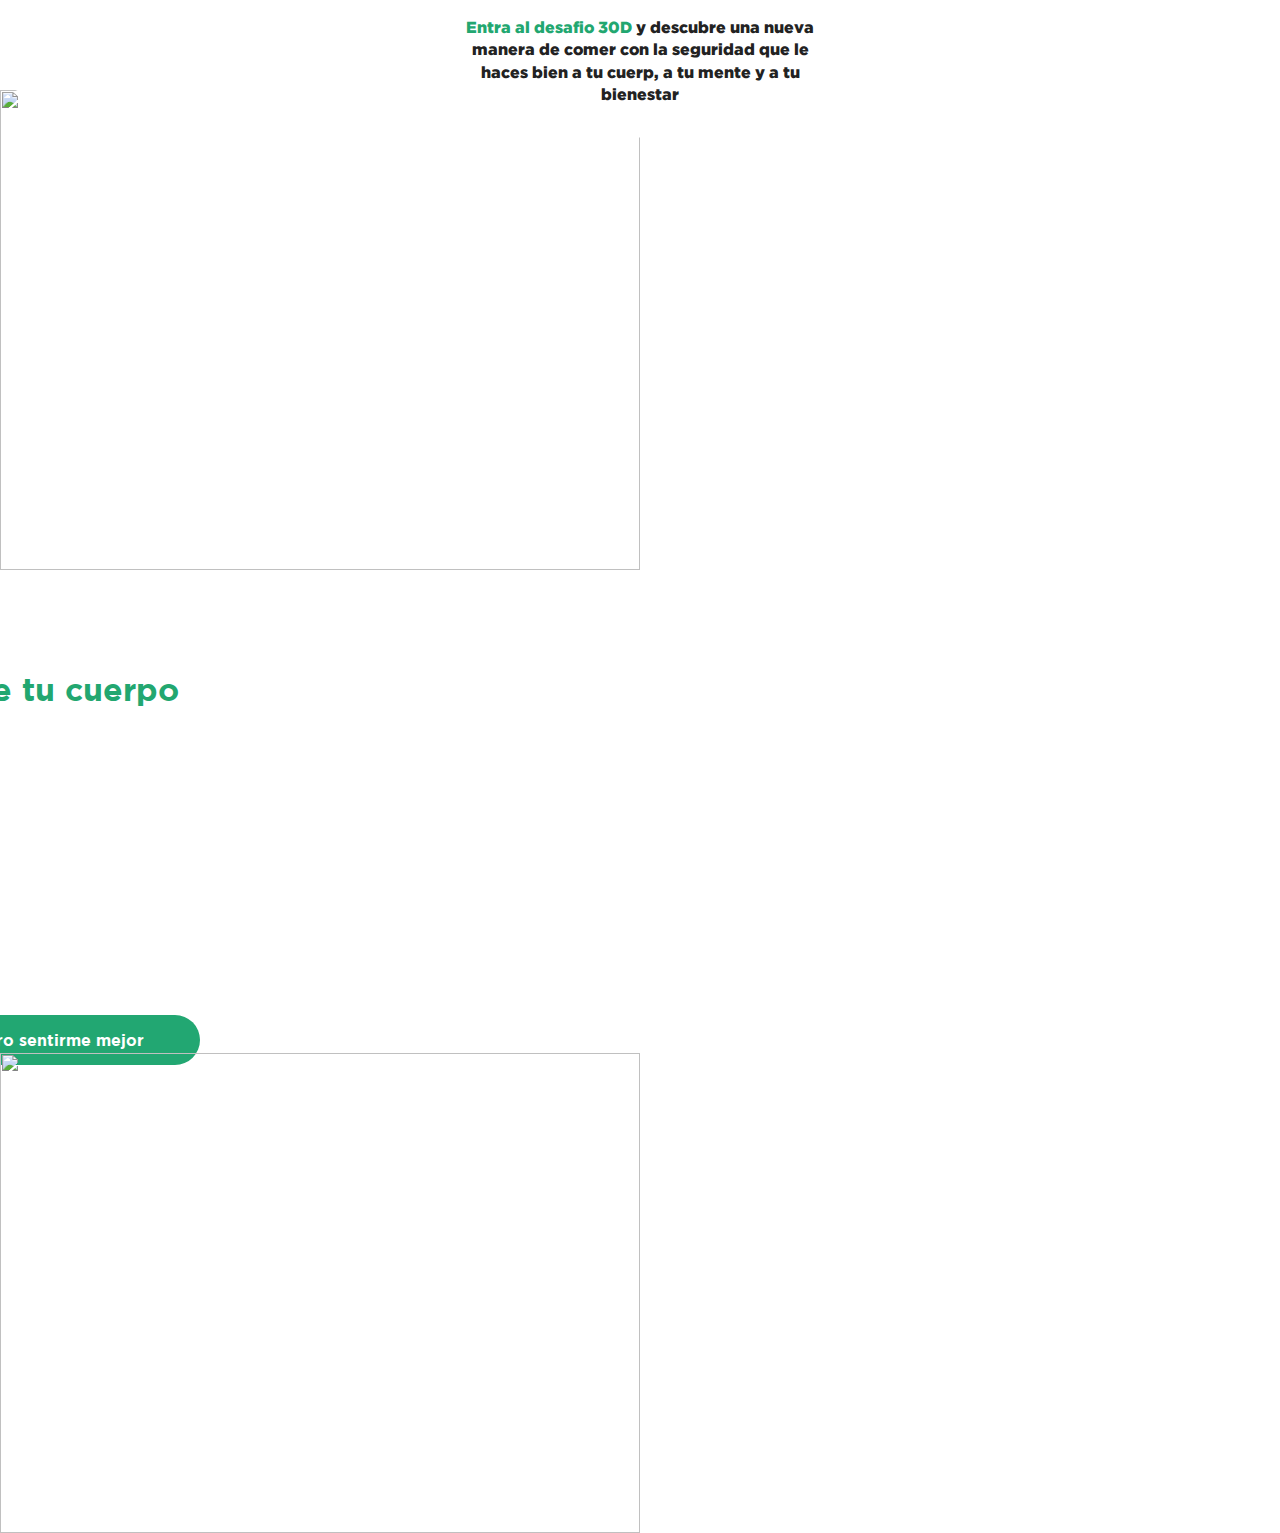
==== commit 9dd967c5: "pagina finalizada 2.0" ====
--- a/pruebas.html
+++ b/pruebas.html
@@ -27,57 +27,55 @@
 
     <!-- Add your site or application content here -->
 
+    <article class="mt-5 articulo-4">
 
 
-    <article class="my-5">
-        <section class="numeros-seccion">
-            <div class="position-relative">
-                <div class="position-absolute" style="width: 20%; right: 0;">
-                    <img src="img/moras-absolute.png" alt="" style="width: 100%" ;>
+
+        <section class="seccion4">
+            <div class="contenedor-texto position-relative">
+                <div class="contenido">
+                    <p><span>Entra al desafio 30D</span> y descubre una nueva manera de comer con la seguridad que le
+                        haces bien a
+                        tu cuerp, a tu mente y a tu bienestar</p>
                 </div>
             </div>
+        </section>
 
-            <div>
-                <h2>¿Como empiezo?</h2>
+        <section class="seccion4 d-flex justify-content-between position-relative seccion-4-img-celular">
+
+            <div class="contenedor-img imagen-1"><img class="fondoescritorio" src="img/healthy-food-concept-BHW4LAC.jpg"
+                    alt="" style="width: 100%;height: 100%;">
             </div>
+            <div class="contenedor-texto-centrado position-absolute d-flex justify-content-center">
+                <h2>Únete al desafío 30D</h2>
+                <h2><span>Nutre tu cuerpo</span></h2>
 
-            <div class="d-flex contenedores-seccion7" style="margin:0 auto;">
-
-                <div class="contenedor-seccion7 mx-2 mt-5 p-5">
-                    <div class="letras-bordes-azules">1</div>
-                    <div class="parrafo">Agregar nuestra guia al carrito de compras y procesa tu pago con tu tarjeta
-                        preferia a
-                        través de nuestra plataforma segura</div>
-                </div>
-                <div class="contenedor-seccion7 cont-secc7-choose mx-2 p-5">
-                    <div class="letras-bordes-azules">2</div>
-                    <div class="parrafo">De manera inmediata recibirás en tu correo electrónico el <span>Desfio
-                            30D</span> Nutre
-                        tu cuerpo en formato PDF y el acceso a la comunidad privada</div>
-                </div>
-                <div class="contenedor-seccion7 mx-2 p-5">
-                    <div class="letras-bordes-azules mt-5">3</div>
-                    <div class="parrafo">Tu compromiso sera la clave de tu éxito. Sigue cada una de las intrucciones con
-                        el paso a
-                        paso para preparar las comidas mas ricas</div>
-                </div>
-                <div class="contenedor-seccion7 cont-secc7-choose mx-2 p-5">
-                    <div class="letras-bordes-azules">4</div>
-                    <div class="parrafo">¡Sientete mejor! A medida que avances con el <span>desadio30D</span> sentiras
-                        mas energia
-                        y mayot bienestar en tu cuerpo</div>
+                <h3 class="my-1">Un plan de alimentación simple y nutritivo con gusto a ¡dame más!</h3>
+                <p class="my-1">Y olvidate de pensar en qué comer por las mañanas preocuparte si terminaras el dia en
+                    una sola
+                    pieza.</p>
+                <p class="my-1">No solo consigues platos saludables, sino ricos y sencillos de preparar para ti y para
+                    tu
+                    familia</p>
+                <p class="my-1">Consigue el <span style="font-family: 'GothamBold';">plan con 90 recetas ricas,
+                        nutritivas y
+                        simples </span>de preparar por solo xx
+                    dólares</p>
+                <div>
+                    <a href="" class="boton-estoy-lista boton-menu"> Quiero sentirme mejor</a>
                 </div>
 
             </div>
+            <div class="contenedor-img imagen-2"><img src="img/diet-healthy-food-XNH9BUQ.jpg" alt=""
+                    style="width: 100%; height: 100%;"></div>
 
-            <div class="contenedor-boton-seccion7"><a href="#" class="boton-30d boton-estoy-lista">Desafio 30d nutre tu
-                    cuerpo</a>
-            </div>
+
         </section>
 
-    </article>
 
 
+
+    </article>
 
     <script src="https://cdn.jsdelivr.net/npm/bootstrap@5.0.2/dist/js/bootstrap.bundle.min.js"
         integrity="sha384-MrcW6ZMFYlzcLA8Nl+NtUVF0sA7MsXsP1UyJoMp4YLEuNSfAP+JcXn/tWtIaxVXM"
--- a/css/main.css
+++ b/css/main.css
@@ -552,11 +552,56 @@
     z-index: 0;
   }
   .seccion4 .contenedor-texto-centrado {
+    position: static;
+    display: inline-block;
+    text-align: center;
     color: white;
     width: 400px;
     top: 15%;
     left: 65%;
   }
+  .seccion-4-img-celular {
+    background-image: url(../img/seccion30dfondocelular.png);
+    background-position: center;
+    background-repeat: no-repeat;
+    background-size: cover;
+    height: 700px
+  }
+}
+
+@media (max-width:425px) {
+  .seccion-4 {
+    padding: 5rem 0;
+  }
+  section .seccion4 {
+    height: 900px;
+    width: 100%;
+  }
+  .seccion4 .imagen-2 {
+    display: none;
+  }
+  .seccion4 .imagen-1 .fondoescritorio {
+    display: none;
+  }
+  .seccion4 .imagen-1 {
+    width: 100%!important;
+    height: 900px;
+    display: none;
+  }
+  .seccion4 .imagen-1 .fondocelular {
+    display: flex;
+    width: 100%;
+    position: relative;
+    z-index: 0;
+  }
+  .seccion4 .contenedor-texto-centrado {
+    color: white;
+    width: 100%;
+    margin: 0 auto;
+    position: static!important;
+    display: inline-block;
+    text-align: center;
+  }
 }
 
 /* SECCION 5 */
@@ -567,13 +612,12 @@
 }
 
 .contenedor-seccion5-info {
-  border: 1px solid rgba(0, 0, 0, .05);
   border-radius: .8rem;
   text-align: center;
   width: 28%;
-  box-shadow: 0px 0px 5px 0px rgba(176, 176, 176, 0.75);
-  -webkit-box-shadow: 0px 0px 5px 0px rgba(176, 176, 176, 0.75);
-  -moz-box-shadow: 0px 0px 5px 0px rgba(176, 176, 176, 0.75);
+  box-shadow: 0px 0px 5px 0px rgba(204, 204, 204, 0.75);
+  -webkit-box-shadow: 0px 0px 5px 0px rgba(204, 204, 204, 0.75);
+  -moz-box-shadow: 0px 0px 5px 0px rgba(204, 204, 204, 0.75);
 }
 
 .contenedor-seccion5-info img {
@@ -603,9 +647,12 @@
 
 /*SECCION 6*/
 
+.seccion6 {
+  overflow: hidden;
+}
+
 .seccion6 .row {
   align-items: center;
-  overflow: hidden;
 }
 
 .seccion6 .row {
@@ -770,7 +817,6 @@
   }
   .contenedor-boton-seccion7 {
     width: 100%;
-  
     margin: 1rem auto;
   }
   .contenedor-boton-seccion7 .boton-estoy-lista {
@@ -831,6 +877,20 @@
   }
 }
 
+@media(max-width:768px) {
+  .contenedor-adevertencia .contenedor-advertencia-img {
+    display: flex;
+    justify-content: center;
+    align-items: center;
+    width: 50%;
+    border-radius: 50%;
+    background-color: white;
+    padding: 0.5rem;
+    align-items: center;
+    text-align: center;
+  }
+}
+
 /** SECCION 9 **/
 
 #seccion9 {
@@ -887,6 +947,11 @@
   padding: .2rem 1.4rem;
 }
 
+.accordion-header, .accordion-button {
+  color: rgb(75, 75, 75);
+  font-size: 1.7rem;
+}
+
 .contenedor-preguntas .preguntas img {
   width: 4%;
 }
@@ -900,6 +965,10 @@
 
 .seccion-10 .contenedor .position-absolute img {
   width: 100%;
+}
+
+.accordion-body {
+  font-weight: 300;
 }
 
 @media(max-width:768px) {
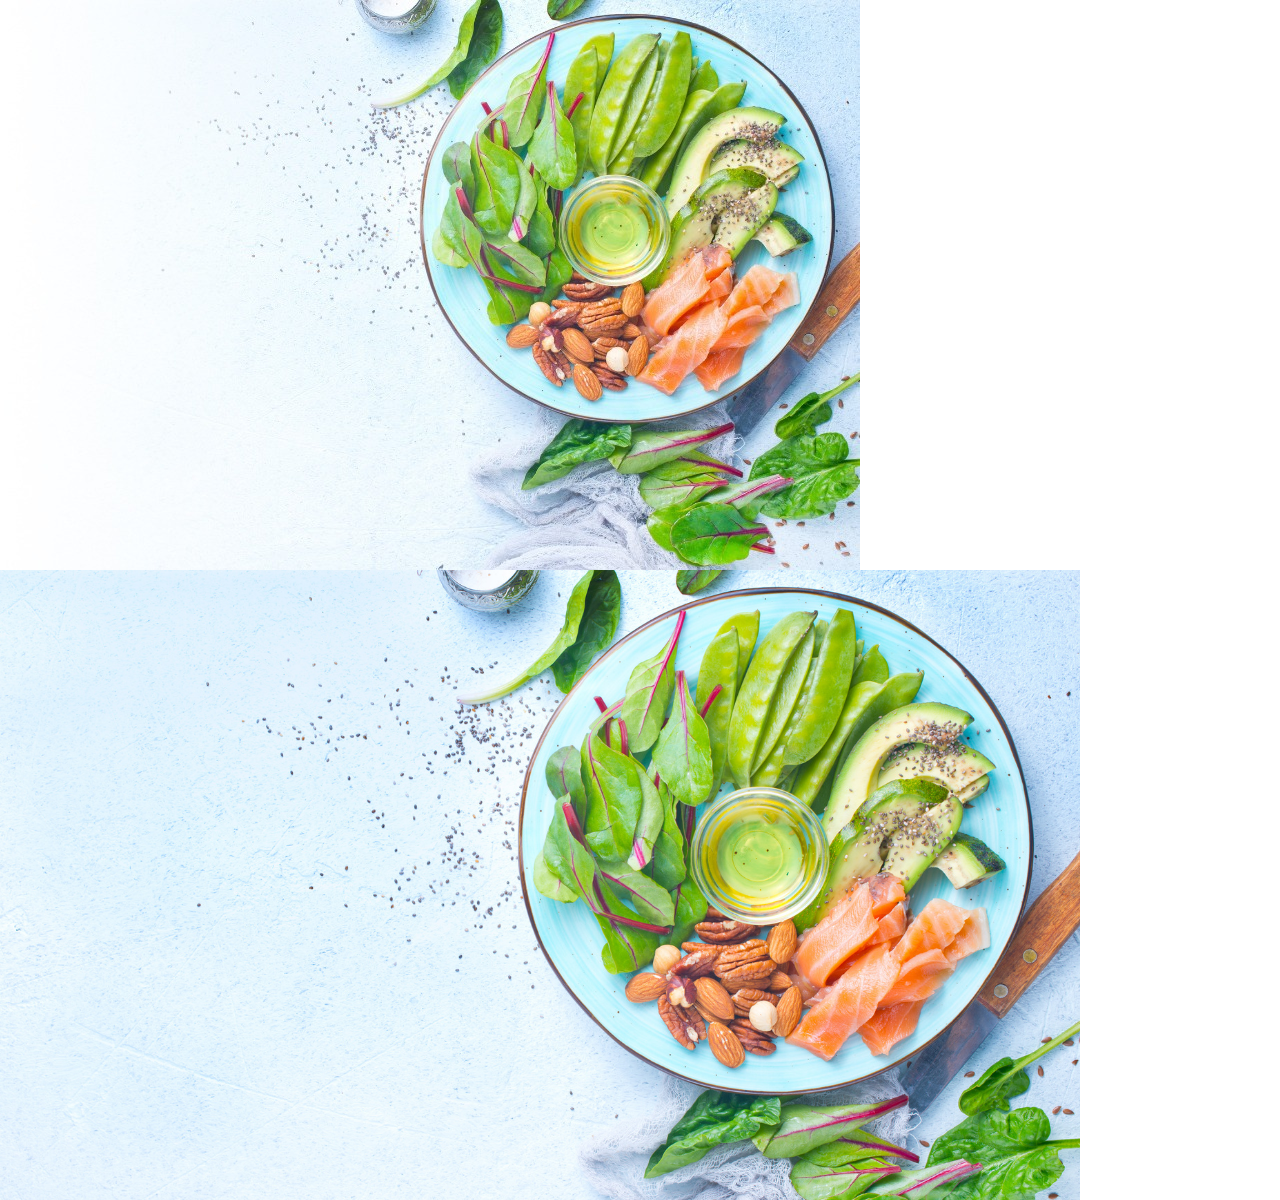
==== commit dc7d7dbd: "añado responsabilidad" ====
--- a/pruebas.html
+++ b/pruebas.html
@@ -27,55 +27,32 @@
 
     <!-- Add your site or application content here -->
 
-    <article class="mt-5 articulo-4">
+
+
+    <header>
+
+        <div class="position-relative">
+
+            <div class="position-relative">
+                <div class="contenedor-img-1">
+                    <img src="img/Imagen header.jpeg" alt="">
+                </div>
+                <div class="contenedor-img-2">
+                    <img src="img/Copia de Copia de Imagen header.png" alt="">
+                </div>
+            </div>
+
+            <div class="position-absolute">
+
+            </div>
+
+        </div>
+
+
+    </header>
 
 
 
-        <section class="seccion4">
-            <div class="contenedor-texto position-relative">
-                <div class="contenido">
-                    <p><span>Entra al desafio 30D</span> y descubre una nueva manera de comer con la seguridad que le
-                        haces bien a
-                        tu cuerp, a tu mente y a tu bienestar</p>
-                </div>
-            </div>
-        </section>
-
-        <section class="seccion4 d-flex justify-content-between position-relative seccion-4-img-celular">
-
-            <div class="contenedor-img imagen-1"><img class="fondoescritorio" src="img/healthy-food-concept-BHW4LAC.jpg"
-                    alt="" style="width: 100%;height: 100%;">
-            </div>
-            <div class="contenedor-texto-centrado position-absolute d-flex justify-content-center">
-                <h2>Únete al desafío 30D</h2>
-                <h2><span>Nutre tu cuerpo</span></h2>
-
-                <h3 class="my-1">Un plan de alimentación simple y nutritivo con gusto a ¡dame más!</h3>
-                <p class="my-1">Y olvidate de pensar en qué comer por las mañanas preocuparte si terminaras el dia en
-                    una sola
-                    pieza.</p>
-                <p class="my-1">No solo consigues platos saludables, sino ricos y sencillos de preparar para ti y para
-                    tu
-                    familia</p>
-                <p class="my-1">Consigue el <span style="font-family: 'GothamBold';">plan con 90 recetas ricas,
-                        nutritivas y
-                        simples </span>de preparar por solo xx
-                    dólares</p>
-                <div>
-                    <a href="" class="boton-estoy-lista boton-menu"> Quiero sentirme mejor</a>
-                </div>
-
-            </div>
-            <div class="contenedor-img imagen-2"><img src="img/diet-healthy-food-XNH9BUQ.jpg" alt=""
-                    style="width: 100%; height: 100%;"></div>
-
-
-        </section>
-
-
-
-
-    </article>
 
     <script src="https://cdn.jsdelivr.net/npm/bootstrap@5.0.2/dist/js/bootstrap.bundle.min.js"
         integrity="sha384-MrcW6ZMFYlzcLA8Nl+NtUVF0sA7MsXsP1UyJoMp4YLEuNSfAP+JcXn/tWtIaxVXM"
--- a/css/main.css
+++ b/css/main.css
@@ -182,7 +182,16 @@
   border-radius: 5rem 5rem 5rem 5rem;
   font-family: var(--GothamBold);
 }
-
+@media(max-width:768px){
+  
+.boton-estoy-lista {
+
+  padding: .5rem 2.5rem;
+  
+  border-radius: 5rem 5rem 5rem 5rem;
+  
+}
+}
 .boton-meuno {
   padding: 1rem 2.8rem!important;
 }
@@ -199,6 +208,7 @@
 .contenedor-logo {
   width: 5rem!important;
   position: relative;
+  z-index: 100;
 }
 
 .logosentirsemejor {
@@ -300,7 +310,6 @@
 .header-img-mobil {
   display: none;
 }
-
 @media (max-width:768px) {
   .nav-container .contenedor-boton {
     display: none;
@@ -348,6 +357,16 @@
   }
 }
 
+@media (max-width:1024px) {
+
+  .contenedor-texto {
+  
+    width: 65%!important;
+  
+  }
+  
+}
+
 /** SECCION 2 **/
 
 .seccion2-contenedor {
@@ -384,6 +403,13 @@
   font-family: var(--gothamBlack)!important;
 }
 
+@media (max-width:1024px) {
+  .seccion2-contenedor {
+    width: 95%;
+    flex-direction: column-reverse;
+  }
+ 
+}
 @media (max-width:768px) {
   .seccion2-contenedor {
     width: 95%;
@@ -429,6 +455,13 @@
 
 .seccion3 .contenedor-texto-seccion3 .contenedor-parrafos div p span {
   font-family: var(--gothamBlack);
+}
+
+@media (max-width:1024px) {
+  
+  .texto-costado {
+    display: none;
+  }
 }
 
 @media (max-width:768px) {
@@ -632,7 +665,20 @@
   margin-left: 1rem;
   margin-right: 1rem;
 }
-
+@media (max-width:768px) {
+  .seccion-5 {
+    
+    margin-top:15rem!important;
+  }
+  
+}
+@media (max-width:425px) {
+  .seccion-5 {
+    
+    margin-top:0rem!important;
+  }
+  
+}
 @media (max-width:768px) {
   .seccion-5 {
     width: 60%;
@@ -949,7 +995,7 @@
 
 .accordion-header, .accordion-button {
   color: rgb(75, 75, 75);
-  font-size: 1.7rem;
+  font-size: 1.2rem;
 }
 
 .contenedor-preguntas .preguntas img {
@@ -975,8 +1021,9 @@
   .seccion-10 {
     width: 95%;
   }
+  
   .contenedor-preguntas .preguntas {
-    width: 100%;
+    width: 100%!important;
   }
   .seccion-10 .contenedor .position-absolute {
     position: relative!important;
